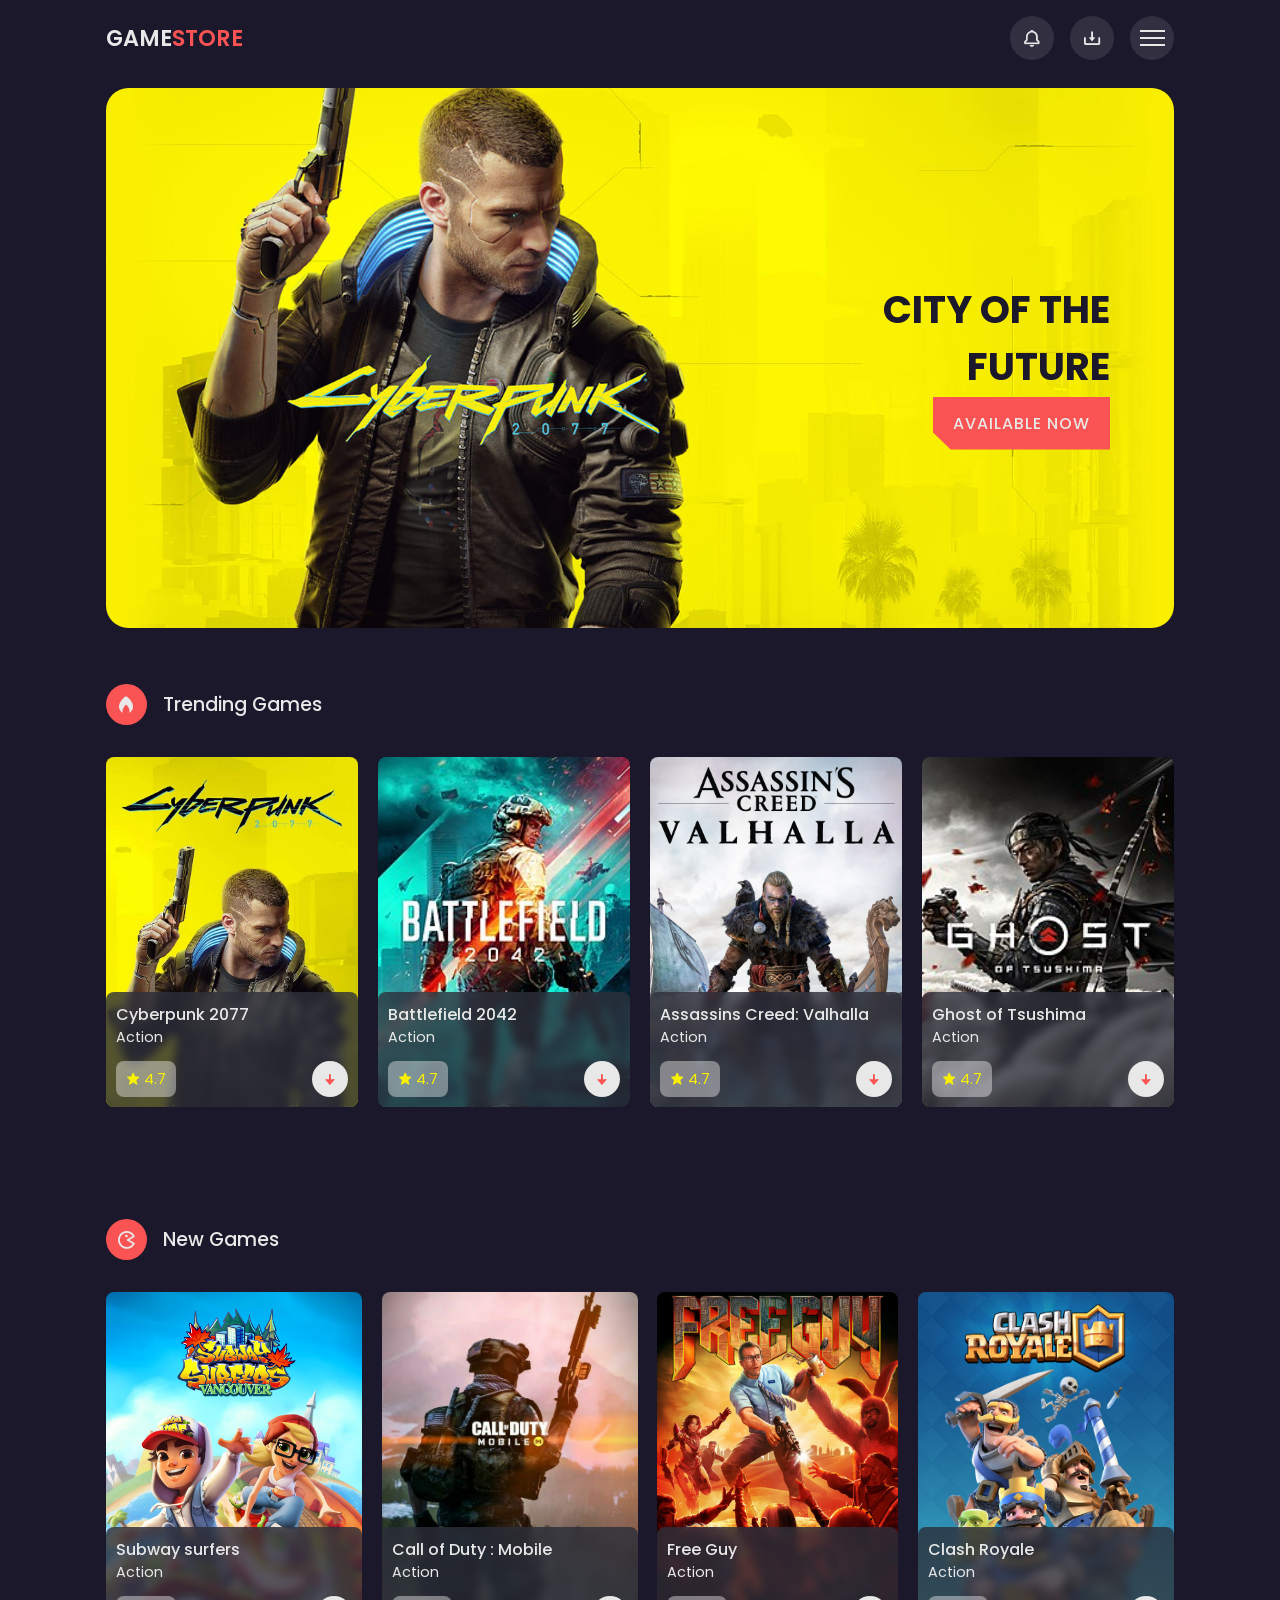
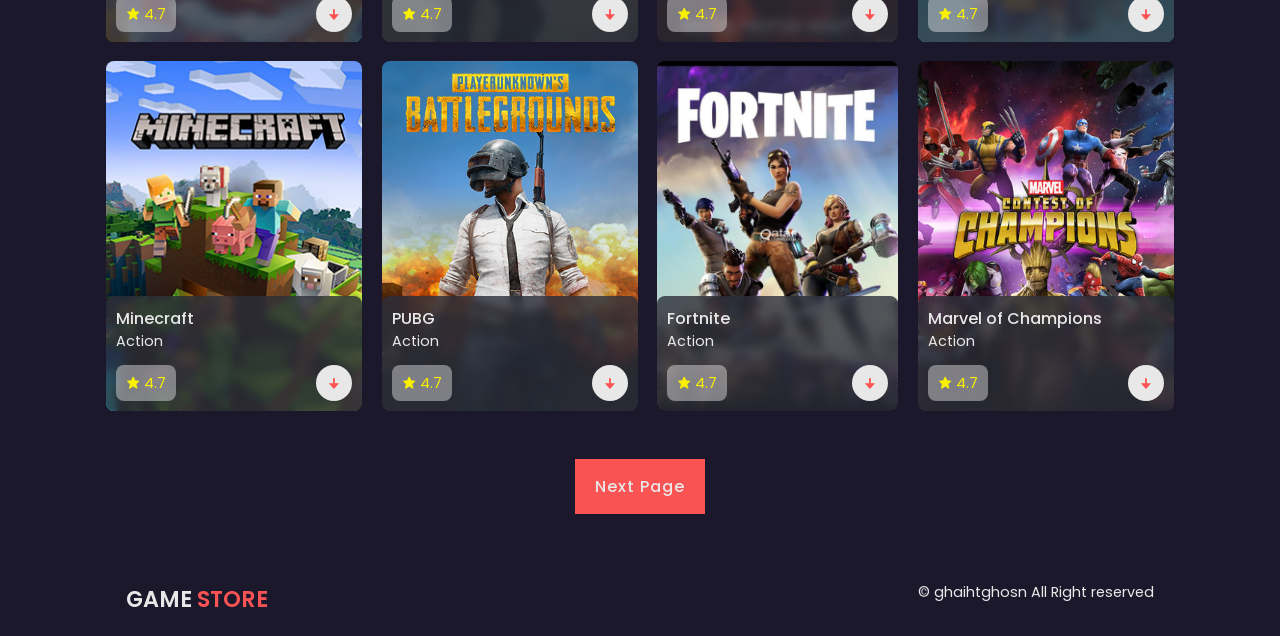
==== index.html @ 20d8f0ee "Initial commit" ====
<!DOCTYPE html>
<html lang="en">
<head>
    <meta charset="UTF-8">
    <meta name="viewport" content="width=device-width, initial-scale=1.0">
    <title>Document</title>
    <link rel="stylesheet" href="./css/style.css">
    <link rel="shortcut icon" href="img/fav.png" type="image/x-icon">
    <link href='https://unpkg.com/boxicons@2.1.4/css/boxicons.min.css' rel='stylesheet'>
    <link rel="stylesheet" href="./css/swiper-bundle.min.css">
</head>
<body>

    <div class="progress">
        <div class="progress-bar" id="scroll-bar"></div>
    </div>

    <header>
        <div class="nav container">
            <a href="index.html" class="logo">Game<span>Store</span></a>
            <div class="nav-icons">
                <i class='bx bx-bell  bx-tada' id="bell-icon"></i>
                <i class='bx bx-download'></i>
                <div class="menu-icon">
                    <div class="line1"></div>
                    <div class="line2"></div>
                    <div class="line3"></div>
                </div>
            </div>
            <div class="menu">
                <img src="./img/menu.png" alt="">
                <div class="navbar">
                    <li><a href="index.html">Home</a></li>
                    <li><a href="#trending">Trending</a></li>
                    <li><a href="#new">New Games</a></li>
                    <li><a href="#action">Action Games</a></li>
                    <li><a href="#contact">Contact Us</a></li>
                </div>
            </div>
            <div class="notifications">
                <div class="notifications-box">
                    <i class='bx bx-check-circle'></i>
                    <p>Congratulations, Your game download successfully.</p>
                </div>
                <div class="notifications-box box-color">
                    <i class='bx bx-x-circle'></i>
                    <p>Could not apply changes.</p>
                </div>
            </div>
        </div>
    </header>

    <section class="home container" id="home">
        <img src="./img/home.png" alt="">
        <div class="home-text">
            <h1>CITY OF THE <br> FUTURE</h1>
            <a href="#" class="btn">Available Now</a>
        </div>
    </section>

    <section class="trending container" id="trending">
        <div class="heading">
            <i class='bx bxs-flame'></i>
            <h2>Trending Games</h2>
        </div>
        <div class="trending-content swiper">
            <div class="swiper-wrapper">
                <!-- Slide 1 -->
                <div class="swiper-slide">
                    <div class="box">
                        <img src="./img/trending1.webp" alt="">
                        <div class="box-text">
                            <h2>Cyberpunk 2077</h2>
                            <h3>Action</h3>
                            <div class="rating-download">
                                <div class="rating">
                                    <i class='bx bxs-star'></i>
                                    <span>4.7</span>
                                </div>
                                <a href="#" class="box-btn"><i class='bx bxs-down-arrow-alt'></i></a>
                            </div>
                        </div>
                    </div>
                </div>
                <!-- Slide 2 -->
                <div class="swiper-slide">
                    <div class="box">
                        <img src="./img/trending2.jpg" alt="">
                        <div class="box-text">
                            <h2>Battlefield 2042</h2>
                            <h3>Action</h3>
                            <div class="rating-download">
                                <div class="rating">
                                    <i class='bx bxs-star'></i>
                                    <span>4.7</span>
                                </div>
                                <a href="#" class="box-btn"><i class='bx bxs-down-arrow-alt'></i></a>
                            </div>
                        </div>
                    </div>
                </div>
                <!-- Slide 3 -->
                <div class="swiper-slide">
                    <div class="box">
                        <img src="./img/trending3.jpg" alt="">
                        <div class="box-text">
                            <h2>Assassins Creed: Valhalla</h2>
                            <h3>Action</h3>
                            <div class="rating-download">
                                <div class="rating">
                                    <i class='bx bxs-star'></i>
                                    <span>4.7</span>
                                </div>
                                <a href="#" class="box-btn"><i class='bx bxs-down-arrow-alt'></i></a>
                            </div>
                        </div>
                    </div>
                </div>
                <!-- Slide 4 -->
                <div class="swiper-slide">
                    <div class="box">
                        <img src="./img/trending4.jpg" alt="">
                        <div class="box-text">
                            <h2>Ghost of Tsushima</h2>
                            <h3>Action</h3>
                            <div class="rating-download">
                                <div class="rating">
                                    <i class='bx bxs-star'></i>
                                    <span>4.7</span>
                                </div>
                                <a href="#" class="box-btn"><i class='bx bxs-down-arrow-alt'></i></a>
                            </div>
                        </div>
                    </div>
                </div>
                <!-- Slide 5 -->
                <div class="swiper-slide">
                    <div class="box">
                        <img src="./img/trending5.png" alt="">
                        <div class="box-text">
                            <h2>Grand theft auto: V</h2>
                            <h3>Action</h3>
                            <div class="rating-download">
                                <div class="rating">
                                    <i class='bx bxs-star'></i>
                                    <span>4.7</span>
                                </div>
                                <a href="#" class="box-btn"><i class='bx bxs-down-arrow-alt'></i></a>
                            </div>
                        </div>
                    </div>
                </div>
                <!-- Slide 6 -->
                <div class="swiper-slide">
                    <div class="box">
                        <img src="./img/trending6.jpg" alt="">
                        <div class="box-text">
                            <h2>Dying light 2</h2>
                            <h3>Action</h3>
                            <div class="rating-download">
                                <div class="rating">
                                    <i class='bx bxs-star'></i>
                                    <span>4.7</span>
                                </div>
                                <a href="#" class="box-btn"><i class='bx bxs-down-arrow-alt'></i></a>
                            </div>
                        </div>
                    </div>
                </div>
                <!-- Slide 7 -->
                <div class="swiper-slide">
                    <div class="box">
                        <img src="./img/trending7.png" alt="">
                        <div class="box-text">
                            <h2>Halo: Infinite</h2>
                            <h3>Action</h3>
                            <div class="rating-download">
                                <div class="rating">
                                    <i class='bx bxs-star'></i>
                                    <span>4.7</span>
                                </div>
                                <a href="#" class="box-btn"><i class='bx bxs-down-arrow-alt'></i></a>
                            </div>
                        </div>
                    </div>
                </div>
                <!-- Slide 8 -->
                <div class="swiper-slide">
                    <div class="box">
                        <img src="./img/trending8.png" alt="">
                        <div class="box-text">
                            <h2>Resident evil: Vilage</h2>
                            <h3>Action</h3>
                            <div class="rating-download">
                                <div class="rating">
                                    <i class='bx bxs-star'></i>
                                    <span>4.7</span>
                                </div>
                                <a href="#" class="box-btn"><i class='bx bxs-down-arrow-alt'></i></a>
                            </div>
                        </div>
                    </div>
                </div>
              </div>
        </div>
    </section>

    <section class="new container" id="new">
        <div class="heading">
            <i class='bx bx-game'></i>
            <h2>New Games</h2>
        </div>
        <div class="new-content">
            <!--box 1-->
            <div class="box">
                <img src="./img/new1.jpg" alt="">
                <div class="box-text">
                    <h2>Subway surfers</h2>
                    <h3>Action</h3>
                    <div class="rating-download">
                        <div class="rating">
                            <i class='bx bxs-star'></i>
                            <span>4.7</span>
                        </div>
                        <a href="download.html" class="box-btn"><i class='bx bxs-down-arrow-alt'></i></a>
                    </div>
                </div>
            </div>
            <!--box 2-->
            <div class="box">
                <img src="./img/new2.jpg" alt="">
                <div class="box-text">
                    <h2>Call of Duty : Mobile</h2>
                    <h3>Action</h3>
                    <div class="rating-download">
                        <div class="rating">
                            <i class='bx bxs-star'></i>
                            <span>4.7</span>
                        </div>
                        <a href="#" class="box-btn"><i class='bx bxs-down-arrow-alt'></i></a>
                    </div>
                </div>
            </div>
            <!--box 3-->
            <div class="box">
                <img src="./img/new3.jpg" alt="">
                <div class="box-text">
                    <h2>Free Guy</h2>
                    <h3>Action</h3>
                    <div class="rating-download">
                        <div class="rating">
                            <i class='bx bxs-star'></i>
                            <span>4.7</span>
                        </div>
                        <a href="#" class="box-btn"><i class='bx bxs-down-arrow-alt'></i></a>
                    </div>
                </div>
            </div>
            <!--box 4-->
            <div class="box">
                <img src="./img/new4.jpg" alt="">
                <div class="box-text">
                    <h2>Clash Royale</h2>
                    <h3>Action</h3>
                    <div class="rating-download">
                        <div class="rating">
                            <i class='bx bxs-star'></i>
                            <span>4.7</span>
                        </div>
                        <a href="#" class="box-btn"><i class='bx bxs-down-arrow-alt'></i></a>
                    </div>
                </div>
            </div>
            <!--box 5-->
            <div class="box">
                <img src="./img/new5.png" alt="">
                <div class="box-text">
                    <h2>Minecraft</h2>
                    <h3>Action</h3>
                    <div class="rating-download">
                        <div class="rating">
                            <i class='bx bxs-star'></i>
                            <span>4.7</span>
                        </div>
                        <a href="#" class="box-btn"><i class='bx bxs-down-arrow-alt'></i></a>
                    </div>
                </div>
            </div>
            <!--box 6-->
            <div class="box">
                <img src="./img/new6.png" alt="">
                <div class="box-text">
                    <h2>PUBG</h2>
                    <h3>Action</h3>
                    <div class="rating-download">
                        <div class="rating">
                            <i class='bx bxs-star'></i>
                            <span>4.7</span>
                        </div>
                        <a href="#" class="box-btn"><i class='bx bxs-down-arrow-alt'></i></a>
                    </div>
                </div>
            </div>
            <!--box 7-->
            <div class="box">
                <img src="./img/new7.png" alt="">
                <div class="box-text">
                    <h2>Fortnite</h2>
                    <h3>Action</h3>
                    <div class="rating-download">
                        <div class="rating">
                            <i class='bx bxs-star'></i>
                            <span>4.7</span>
                        </div>
                        <a href="#" class="box-btn"><i class='bx bxs-down-arrow-alt'></i></a>
                    </div>
                </div>
            </div>
            <!--box 8-->
            <div class="box">
                <img src="./img/new8.jpg" alt="">
                <div class="box-text">
                    <h2>Marvel of Champions</h2>
                    <h3>Action</h3>
                    <div class="rating-download">
                        <div class="rating">
                            <i class='bx bxs-star'></i>
                            <span>4.7</span>
                        </div>
                        <a href="#" class="box-btn"><i class='bx bxs-down-arrow-alt'></i></a>
                    </div>
                </div>
            </div>
        </div>
        <div class="next-page">
            <a href="#">Next Page</a>
        </div>
    </section>

    <div class="copyright container">
        <a href="#" class="logo">Game <span>Store</span></a>
        <p>&#169; ghaihtghosn All Right reserved</p>
    </div>

    <script src="./js/swiper-bundle.min.js"></script>
    <script src="./js/main.js"></script>
</body>
</html>
---- css/style.css ----
@import url("https://fonts.googleapis.com/css2?family=Poppins:wght@400;500;600;700&display=swap");
*
{
    margin: 0;
    padding: 0;
    font-family: 'Poppins',sans-serif;
    scroll-behavior: smooth;
    box-sizing: border-box;
    list-style: none;
    text-decoration: none;
    scroll-padding-top: 2rem;
}
:root
{
    --main-color:#fa5353;
    --dark-color:#1b182b;
    --light-color:#322f40;
    --text-color:hsl(0,0%,91%);
}
::selection
{
    color: var(--text-color);
    background: var(--main-color);
}
section
{
    padding: 4rem 0 3rem;
}
img
{
    width: 100%;
}
body
{
    color: var(--text-color);
    background: var(--dark-color);
}
.container
{
    max-width: 1068px;
    margin: auto;
    width: 100%;
}
header
{
    position: fixed;
    top: 0;
    left: 0;
    width: 100%;
    background: var(--dark-color);
    z-index: 100;
}
.nav
{
    display: flex;
    align-items: center;
    justify-content: center;
    padding: 16px 0;
}
.logo
{
    font-size: 1.4rem;
    font-weight: 600;
    color: var(--text-color);
    text-transform: uppercase;
    margin: 0 auto 0 0;
}
.logo span
{
    color: var(--main-color);
}
.nav-icons
{
    display: flex;
    align-items: center;
    column-gap: 1rem;
}
.nav-icons .bx
{
    font-size: 20px;
    height: 44px;
    width: 44px;
    display: grid;
    place-items: center;
    color: var(--text-color);
    background: var(--light-color);
    border-radius: 50%;
    cursor: pointer;
}
#bell-icon
{
    position: relative;
}
#bell-icon span
{
    content: "";
    width: 5px;
    height: 5px;
    border-radius: 50%;
    background: var(--main-color);
    position: absolute;
    top: 10px;
    right: 14px;
}
.menu-icon
{
    display: flex;
    flex-direction: column;
    align-items: center;
    justify-content: center;
    row-gap: 5px;
    height: 44px;
    width: 44px;
    border-radius: 50%;
    background: var(--light-color);
    cursor: pointer;
    z-index: 200;
    transition: 0.3s;
}
.menu-icon div
{
    display: block;
    background: var(--text-color);
    height: 2px;
    width: 25px;
    transition: 0.3s;
}
.move .line1
{
    transform: rotate(-45deg) translate(-5px,5px);
}
.move .line2
{
    opacity: 0;
}
.move .line3
{
    transform: rotate(45deg) translate(-5px,-5px);
}
.menu
{
    position: fixed;
    left: 0;
    top: 0;
    width: 100%;
    height: 100vh;
    background: rgba(0,0,14,0.9);
    z-index: 106;
    display: flex;
    align-items: center;
    justify-content: space-between;
    transition: 0.5s;
    clip-path: circle(0% at 100% 0%);
}
.menu.active
{
    clip-path: circle(144% at 100% 0%);
}
.menu img
{
    width: 700px;
}
.navbar
{
    display: grid;
    row-gap: 1rem;
    text-align: right;
    padding-right: 2rem;
}
.navbar a
{
    font-size: 1.6rem;
    color: var(--text-color);
    font-weight: 500;
    transition: 0.2s;
}
.navbar a:hover
{
    border-bottom: 4px solid var(--main-color);
    font-size: 1.8rem;
}
.notifications
{
    position: absolute;
    top: 110%;
    right: 5rem;
    background: var(--light-color);
    width: 300px;
    height: 350px;
    border-radius: 0.5rem;
    padding: 10px;
    display: flex;
    flex-direction: column;
    row-gap: 1rem;
    clip-path: circle(0% at 100% 0%);
}
.notifications.active
{
    clip-path: circle(144% at 100% 0%);
    transition: 0.3s;
}
.notifications-box
{
    display: flex;
    align-items: baseline;
    column-gap: 1rem;
    border-radius: 0.5rem;
    background: var(--dark-color);
    padding: 10px;
}
.notifications-box .bx
{
    color: #faf102;
}
.box-color
{
    background: hsl(0,0%,100%,0.4);
}
.box-color .bx
{
    color: var(--main-color);
}
.home
{
    position: relative;
    min-height: 540px;
    display: flex;
    align-items: center;
    justify-content: flex-end;
    margin-top: 5rem;
}
.home img
{
    position: absolute;
    width: 100%;
    height: 100%;
    object-fit: cover;
    border-radius: 1.4rem;
    z-index: -1;
}
.home-text
{
    padding-right: 4rem;
    text-align: right;
}
.home-text h1
{
    font-size: 2.4rem;
    text-transform: uppercase;
    color: var(--dark-color);
    margin-bottom: 1rem;
}
.btn
{
    background: var(--main-color);
    padding: 15px 20px;
    color: var(--text-color);
    text-transform: uppercase;
    font-size: 1rem;
    letter-spacing: 1px;
    font-weight: 500;
    clip-path: polygon(0 0, 100% 0, 100% 100%, 10% 100%, 10% 100%, 0% 68%);
}
.btn:hover
{
    background: var(--dark-color);
    transition: 0.3s all linear
}
.heading
{
    display: flex;
    align-items: center;
    column-gap: 1rem;
    margin-bottom: 2rem;
}
.heading .bx
{
    font-size: 21px;
    color: var(--text-color);
    background: var(--main-color);
    padding: 10px;
    border-radius: 5rem;
}
.heading h2
{
    font-size: 1.2rem;
    font-weight: 500;
}
.box
{
    position: relative;
    width: 100%;
    height: 350px;
    border-radius: 0.5rem;
}
.box img
{
    width: 100%;
    height: 100%;
    object-fit: cover;
    border-radius: 0.5rem;
}
.box .box-text
{
    position: absolute;
    right: 0;
    left: 0;
    bottom: 0;
    padding: 10px;
    background: hsl(227,14%,20%,0.8);
    backdrop-filter: blur(4px);
    border-radius: 0.5rem;
}
.box .box-text h2
{
    font-size: 1rem;
    font-weight: 500;
}
.box .box-text h3
{
    font-size: 0.9rem;
    font-weight: 400;
    margin-bottom: 0.8rem;
}
.rating-download
{
    display: flex;
    justify-content: space-between;
}
.rating
{
    display: flex;
    align-items: center;
    column-gap: 4px;
    background: hsl(0,0%,100%,0.4);
    padding: 4px 10px;
    border-radius: 0.5rem;
}
.rating .bx
{
    color: #faf102;
    font-size: 0.9rem;
}
.rating span
{
    color: #faf102;
    font-size: 0.9rem;
}
.box-btn .bx
{
    padding: 8px;
    background: var(--text-color);
    border-radius: 5rem;
    color: var(--main-color);
    font-weight: 400;
    font-size: 20px;
}
.box-btn .bx:hover
{
    background: var(--dark-color);
}
.new-content
{
    display: grid;
    grid-template-columns: repeat(auto-fit,minmax(240px,auto));
    gap: 1.2rem;
}
.next-page
{
    display: flex;
    justify-content: center;
    align-items: center;
    margin-top: 3rem;
}
.next-page a
{
    background: var(--main-color);
    padding: 15px 20px;
    color: var(--text-color);
    letter-spacing: 1px;
    font-weight: 500;
}
.next-page a:hover
{
    background: var(--light-color);
    transition: 0.3s all linear;
}
.copyright
{
    display: flex;
    justify-content: space-between;
    padding: 20px;
}
.copyright p
{
    font-size: 0.9rem;
    color: var(--text-color);
}
.video-container video
{
    width: 100%;
    aspect-ratio: 16/9;
}
.video-container
{
    margin-top: 5rem;
}
.about
{
    margin-top: 2rem;
}
.about h2
{
    display: inline-flex;
    font-size: 1.4rem;
    font-weight: 500;
    border-bottom: 4px solid var(--main-color);
}
.about p
{
    font-size: 0.983rem;
    margin-top: 1rem;
    text-align: justify;
}
.screenshots h2
{
    display: inline-flex;
    font-size: 1.4rem;
    font-weight: 500;
    border-bottom: 4px solid var(--main-color);
    margin: 1.6rem 0;
}
.screenshots-content
{
    display: grid;
    grid-template-columns: repeat(auto-fit,minmax(250px,auto));
    gap: 10px;
    justify-content: center;
    max-width: 800px;
    margin: auto;
    width: 100%;
}
.screenshots-content img
{
    width: 100%;
    height: 440px;
    object-fit: cover;
}
.download
{
    min-width: 800px;
    margin: auto;
    width: 100%;
    display: grid;
    justify-content: center;
    margin-top: 2rem;
}
.download h2
{
    text-align: center;
    font-size: 1.4rem;
    font-weight: 500;
    margin: 1.6rem 0;
}
.download-links
{
    display: grid;
    grid-template-columns: repeat(3,1fr);
    gap: 10px;
    margin-bottom: 2rem;
}
.download-links a
{
    text-align: center;
    background: var(--main-color);
    padding: 12px 20px;
    color: var(--text-color);
    letter-spacing: 1px;
    font-weight: 500;
}
.download-links a:hover
{
    background: var(--light-color);
    transition: 0.3s all linear;
}
html::-webkit-scrollbar
{
    display: none;
}
.progress
{
    position: fixed;
    top: 0;
    left: 0;
    width: 100%;
    height: 4px;
    z-index: 300;
}
.progress-bar
{
    height: 4px;
    background: var(--main-color);
    width: 0%;
}

@media (max-width:1080px) 
{
    .container
    {
        margin: 0 auto;
        width: 98%;
    }
    .nav
    {
        padding: 10px 0;
    }
    .notifications
    {
        right: 4rem;
    }
    .menu img
    {
        width: 500px;
    }
    section 
    {
        padding: 3rem 0 2rem;
    }
    .home
    {
        margin-top: 4rem !important;
        min-height: 440px;
    }
    .home img
    {
        border-radius: 1rem;
    }
    .new-content
    {
        grid-template-columns: repeat(auto-fit,minmax(200px,auto));
    }
    .video-container
    {
        margin-top: 5rem !important;
    }
}
@media (max-width: 774px) 
{
    .notifications
    {
        right: 1rem;
    }
    .menu img
    {
        width: 400px;
    }
    .home
    {
        min-height: 300px;
    }
    .home-text h1
    {
        font-size: 2rem;
    }
    .btn
    {
        padding: 12px 17px;
    }
    .screenshots-content
    {
        grid-template-columns: repeat(auto-fit,minmax(250px,300px));
    }
}
@media (max-width:560px) 
{
    .menu img
    {
        display: none;
    }
    .menu
    {
        justify-content: flex-end;
    }
    .nav
    {
        padding: 8px 0;
    }
    .nav-icons .bx,.menu-icon
    {
        height: 40px;
        width: 40px;
    }
    .home
    {
        min-width: 240px;
    }
    .home-text
    {
        padding-right: 1rem;
    }
    p
    {
        font-size: 0.875rem;
    }
    .download-links
    {
        grid-template-columns: 1fr;
    }
}
@media (max-width:360px) 
{
    .logo
    {
        font-size: 1.2rem;
    }
    .navbar a
    {
        font-size: 1.3rem;
    }
    .navbar a:hover
    {
        font-size: 1.4rem;
    }
    .notifications
    {
        width: 270px;
    }
    .home
    {
        min-height: 214px;
    }
    .home-text h1
    {
        font-size: 1.4rem;
    }
    .heading .bx
    {
        padding: 8px;
    }
    .heading h2
    {
        font-size: 1.1rem;
    }
    .box
    {
        height: 420px;
    }
    .copyright
    {
        flex-direction: column;
        align-items: center;
        row-gap: 1rem;
    }
    .copyright .logo
    {
        margin: 0;
    }
    .about h2,.screenshots h2
    {
        font-size: 1.2rem;
    }
}
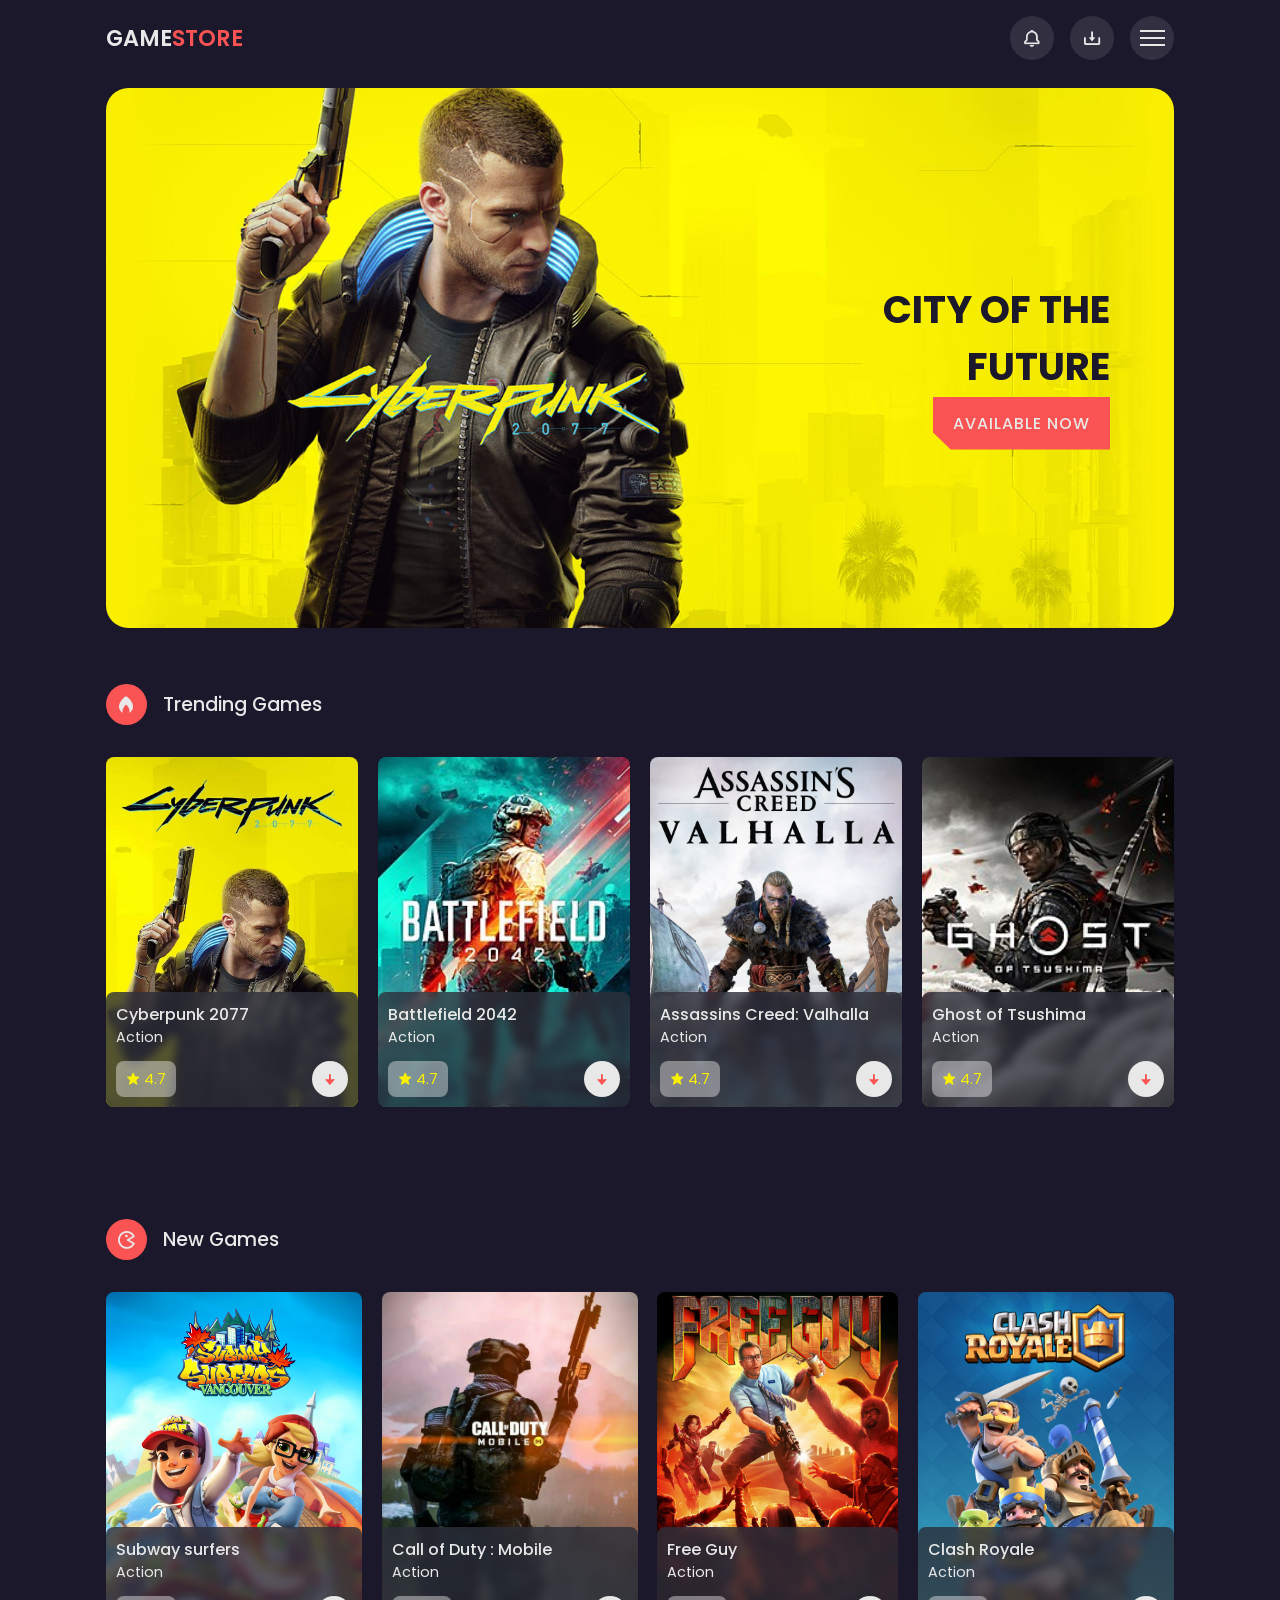
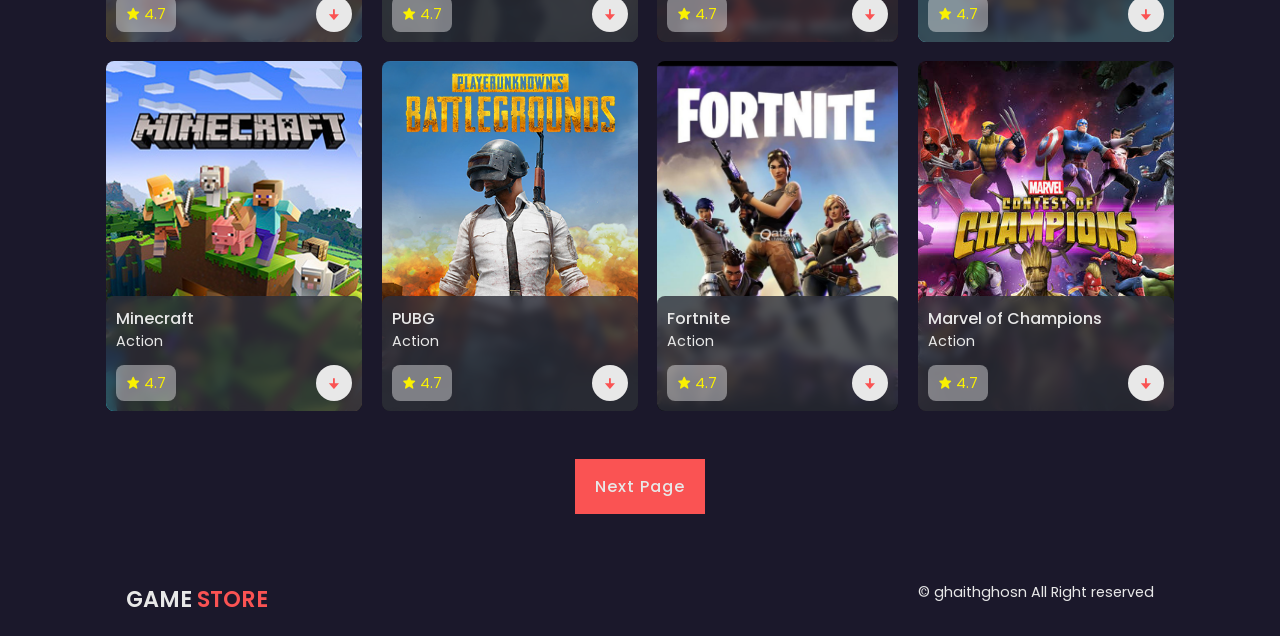
==== commit 4e334d33: "Update index.html" ====
--- a/index.html
+++ b/index.html
@@ -339,7 +339,7 @@
 
     <div class="copyright container">
         <a href="#" class="logo">Game <span>Store</span></a>
-        <p>&#169; ghaihtghosn All Right reserved</p>
+        <p>&#169; ghaithghosn All Right reserved</p>
     </div>
 
     <script src="./js/swiper-bundle.min.js"></script>
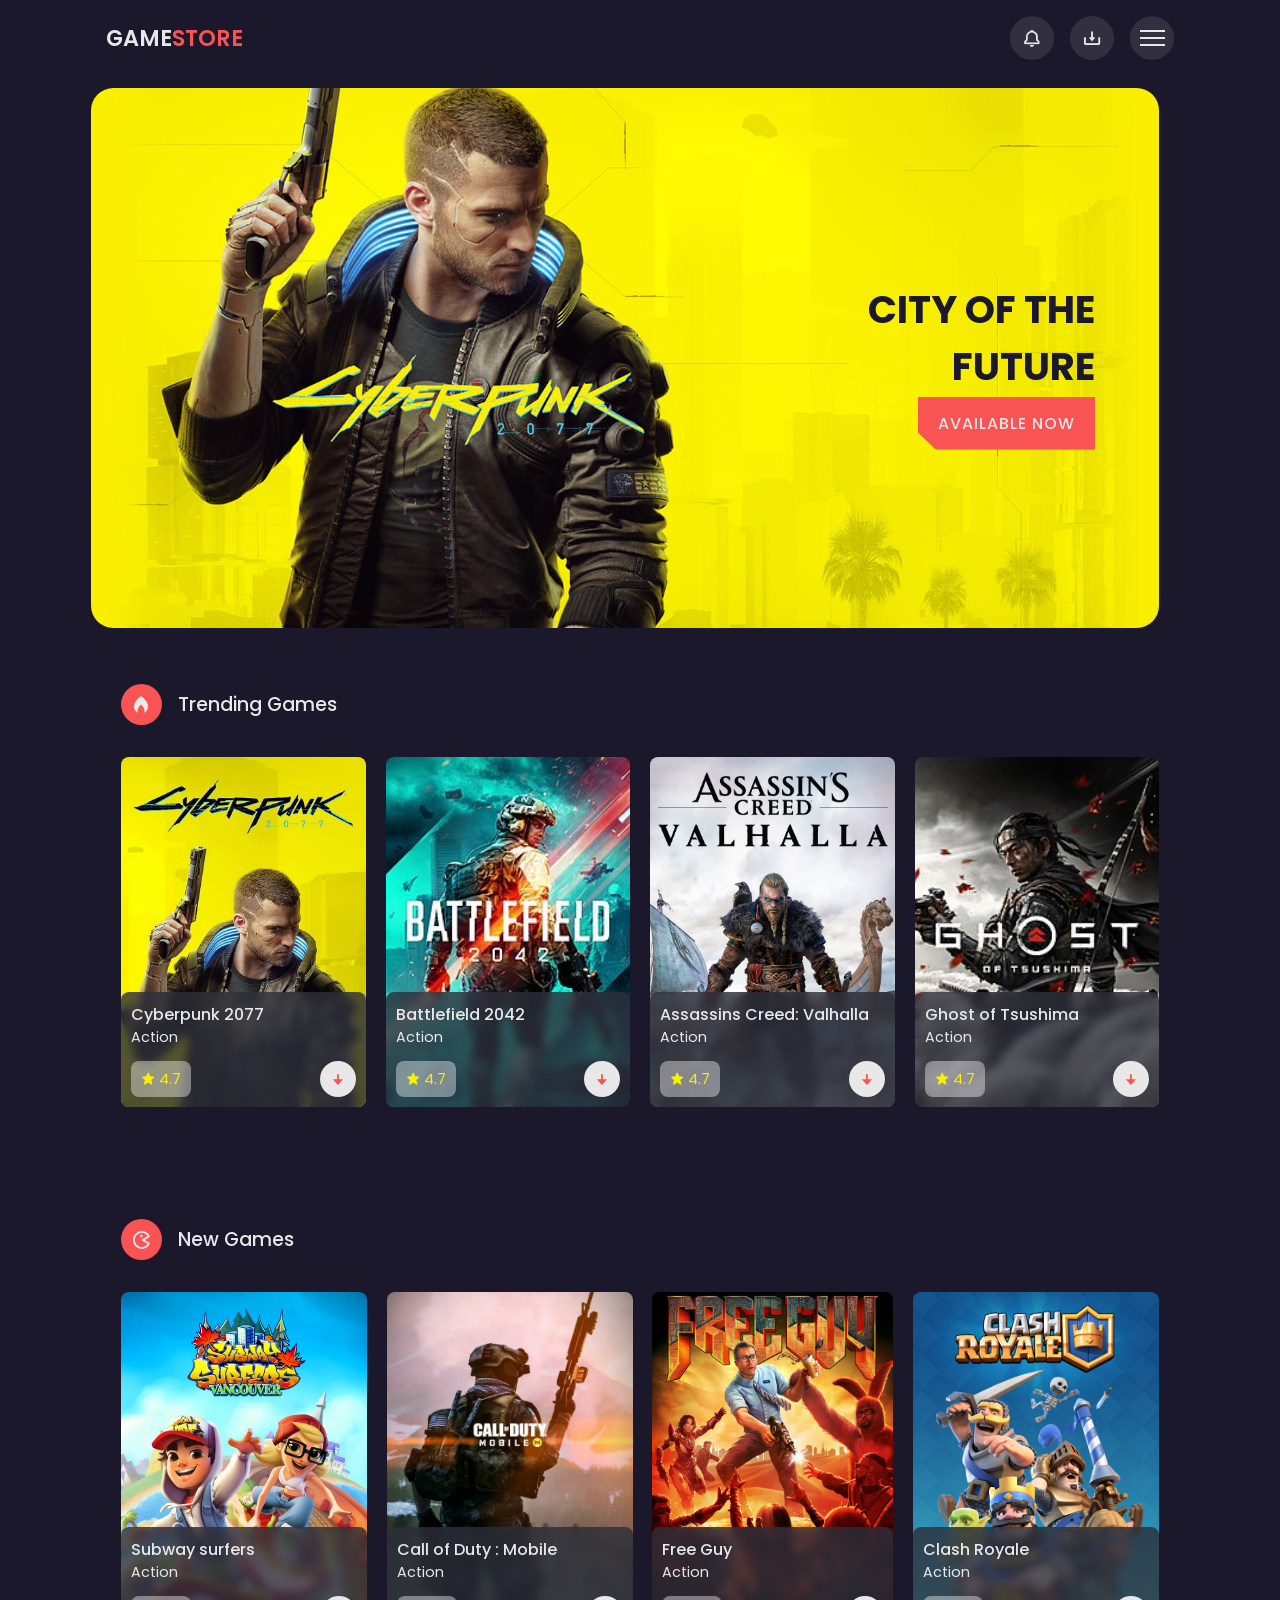
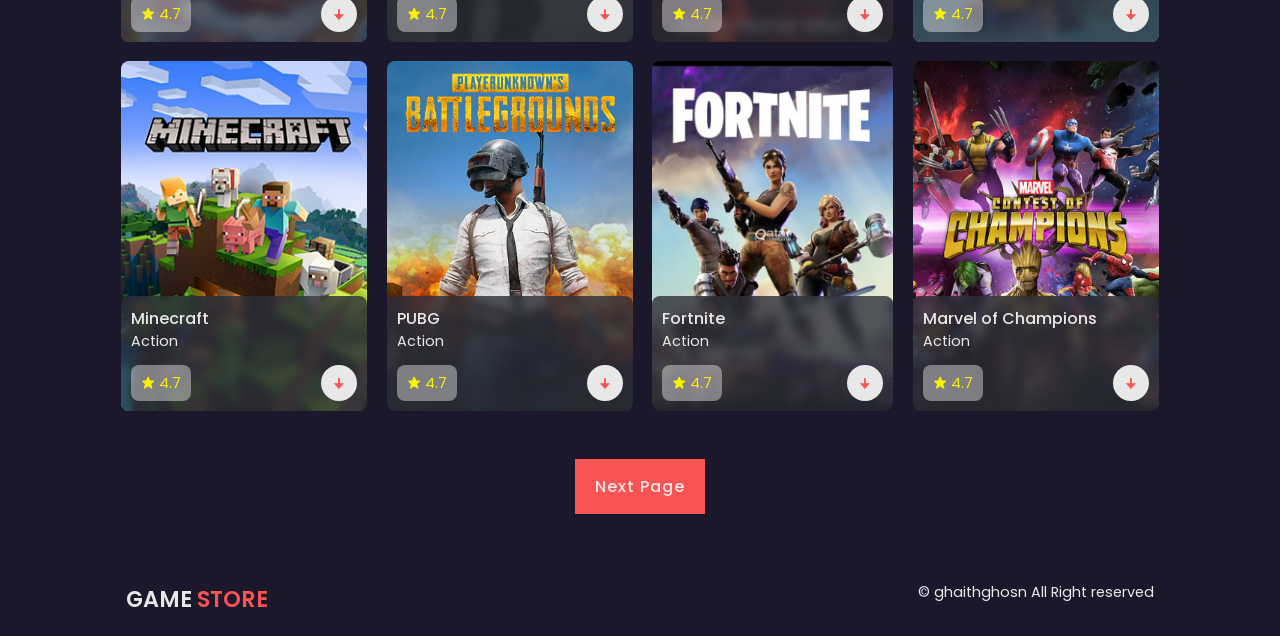
==== commit ac924356: "initial commit" ====
--- a/index.html
+++ b/index.html
@@ -201,7 +201,7 @@
                         </div>
                     </div>
                 </div>
-              </div>
+            </div>
         </div>
     </section>
 
--- a/css/style.css
+++ b/css/style.css
@@ -40,6 +40,8 @@
     max-width: 1068px;
     margin: auto;
     width: 100%;
+    padding-left: 15px;
+    padding-right: 15px;
 }
 header
 {
@@ -396,6 +398,7 @@
     font-size: 0.9rem;
     color: var(--text-color);
 }
+/*download*/
 .video-container video
 {
     width: 100%;
@@ -448,7 +451,7 @@
 }
 .download
 {
-    min-width: 800px;
+    max-width: 800px;
     margin: auto;
     width: 100%;
     display: grid;
@@ -508,7 +511,7 @@
     .container
     {
         margin: 0 auto;
-        width: 98%;
+        width: 100%;
     }
     .nav
     {
@@ -655,6 +658,10 @@
     {
         margin: 0;
     }
+    .about
+    {
+        text-align: center;
+    }
     .about h2,.screenshots h2
     {
         font-size: 1.2rem;
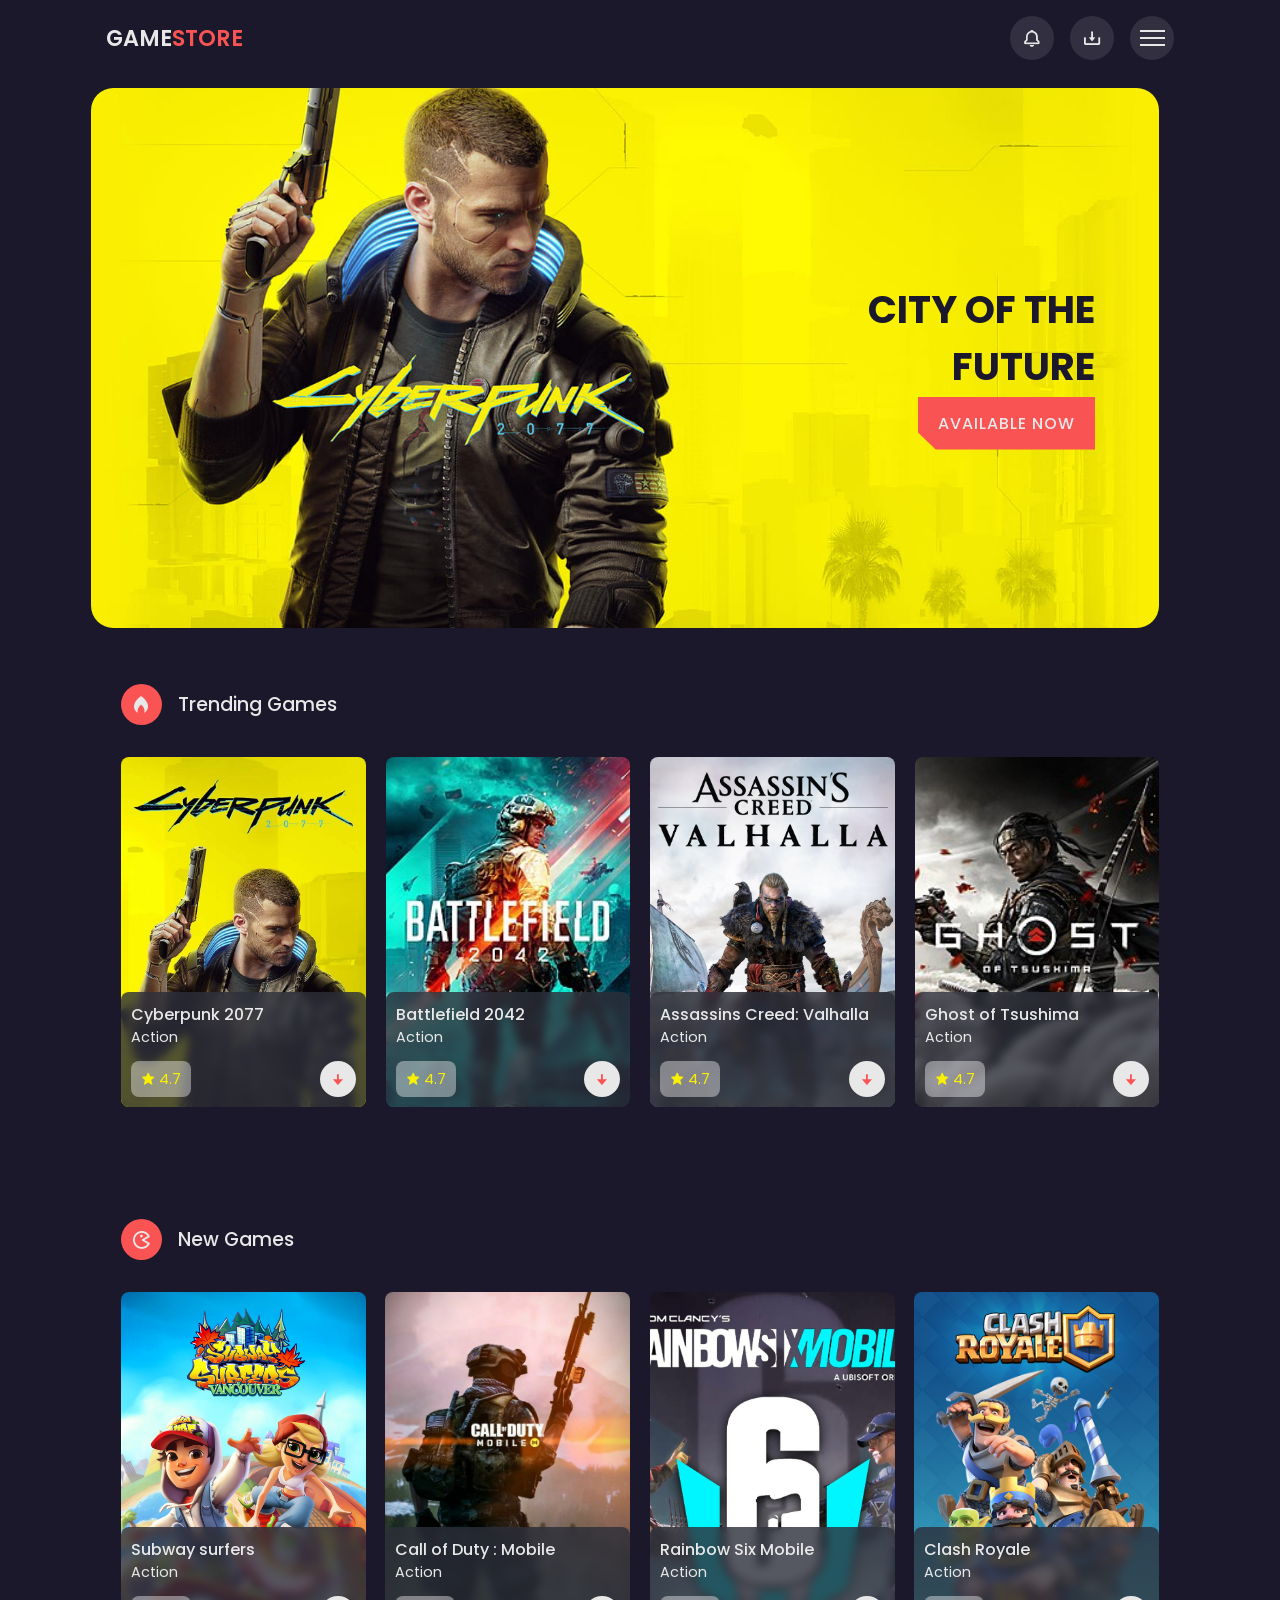
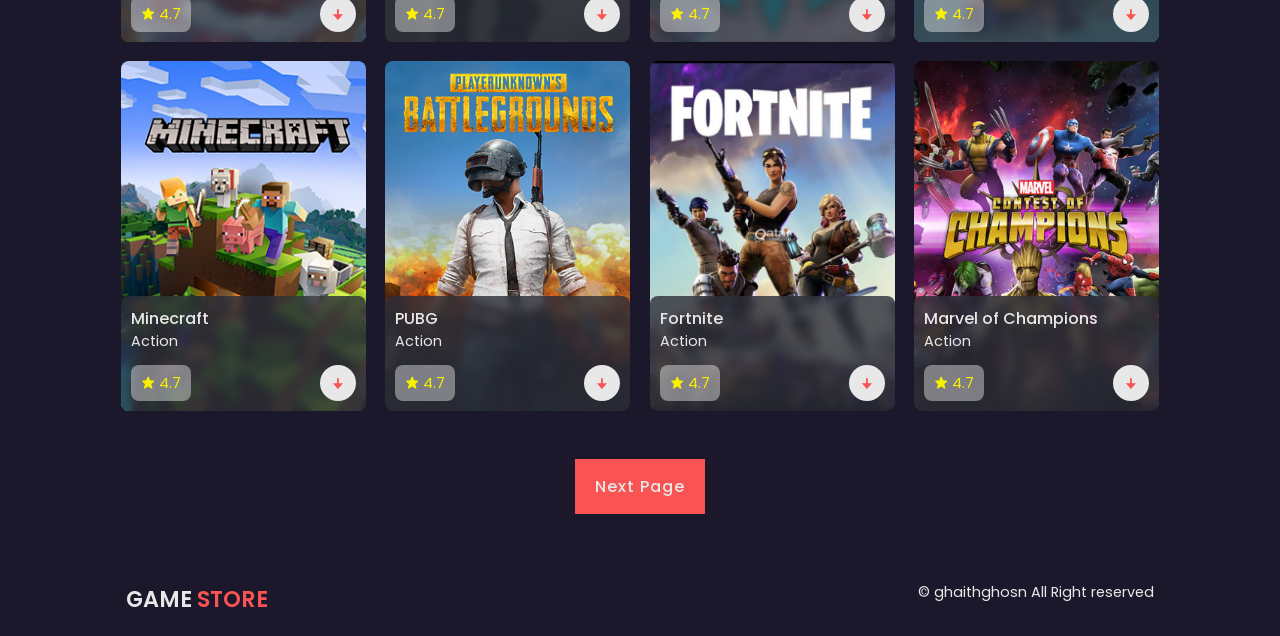
==== commit 3efdbe34: "initial commit" ====
--- a/index.html
+++ b/index.html
@@ -222,7 +222,7 @@
                             <i class='bx bxs-star'></i>
                             <span>4.7</span>
                         </div>
-                        <a href="download.html" class="box-btn"><i class='bx bxs-down-arrow-alt'></i></a>
+                        <a href="subway.html" class="box-btn"><i class='bx bxs-down-arrow-alt'></i></a>
                     </div>
                 </div>
             </div>
@@ -237,7 +237,7 @@
                             <i class='bx bxs-star'></i>
                             <span>4.7</span>
                         </div>
-                        <a href="#" class="box-btn"><i class='bx bxs-down-arrow-alt'></i></a>
+                        <a href="call_of_duty.html" class="box-btn"><i class='bx bxs-down-arrow-alt'></i></a>
                     </div>
                 </div>
             </div>
@@ -245,14 +245,14 @@
             <div class="box">
                 <img src="./img/new3.jpg" alt="">
                 <div class="box-text">
-                    <h2>Free Guy</h2>
-                    <h3>Action</h3>
-                    <div class="rating-download">
-                        <div class="rating">
-                            <i class='bx bxs-star'></i>
-                            <span>4.7</span>
-                        </div>
-                        <a href="#" class="box-btn"><i class='bx bxs-down-arrow-alt'></i></a>
+                    <h2>Rainbow Six Mobile</h2>
+                    <h3>Action</h3>
+                    <div class="rating-download">
+                        <div class="rating">
+                            <i class='bx bxs-star'></i>
+                            <span>4.7</span>
+                        </div>
+                        <a href="rainbow.html" class="box-btn"><i class='bx bxs-down-arrow-alt'></i></a>
                     </div>
                 </div>
             </div>
@@ -267,7 +267,7 @@
                             <i class='bx bxs-star'></i>
                             <span>4.7</span>
                         </div>
-                        <a href="#" class="box-btn"><i class='bx bxs-down-arrow-alt'></i></a>
+                        <a href="clash_royal.html" class="box-btn"><i class='bx bxs-down-arrow-alt'></i></a>
                     </div>
                 </div>
             </div>
@@ -282,7 +282,7 @@
                             <i class='bx bxs-star'></i>
                             <span>4.7</span>
                         </div>
-                        <a href="#" class="box-btn"><i class='bx bxs-down-arrow-alt'></i></a>
+                        <a href="minecraft.html" class="box-btn"><i class='bx bxs-down-arrow-alt'></i></a>
                     </div>
                 </div>
             </div>
@@ -297,7 +297,7 @@
                             <i class='bx bxs-star'></i>
                             <span>4.7</span>
                         </div>
-                        <a href="#" class="box-btn"><i class='bx bxs-down-arrow-alt'></i></a>
+                        <a href="pubg.html" class="box-btn"><i class='bx bxs-down-arrow-alt'></i></a>
                     </div>
                 </div>
             </div>
@@ -312,7 +312,7 @@
                             <i class='bx bxs-star'></i>
                             <span>4.7</span>
                         </div>
-                        <a href="#" class="box-btn"><i class='bx bxs-down-arrow-alt'></i></a>
+                        <a href="fortnite.html" class="box-btn"><i class='bx bxs-down-arrow-alt'></i></a>
                     </div>
                 </div>
             </div>
@@ -327,7 +327,7 @@
                             <i class='bx bxs-star'></i>
                             <span>4.7</span>
                         </div>
-                        <a href="#" class="box-btn"><i class='bx bxs-down-arrow-alt'></i></a>
+                        <a href="marvel.html" class="box-btn"><i class='bx bxs-down-arrow-alt'></i></a>
                     </div>
                 </div>
             </div>
--- a/css/style.css
+++ b/css/style.css
@@ -561,6 +561,10 @@
     {
         min-height: 300px;
     }
+    .home img
+    {
+        width: auto;
+    }
     .home-text h1
     {
         font-size: 2rem;
@@ -597,6 +601,10 @@
     {
         min-width: 240px;
     }
+    .home img
+    {
+        width: auto;
+    }
     .home-text
     {
         padding-right: 1rem;
@@ -631,6 +639,10 @@
     .home
     {
         min-height: 214px;
+    }
+    .home img
+    {
+        width: auto;
     }
     .home-text h1
     {
